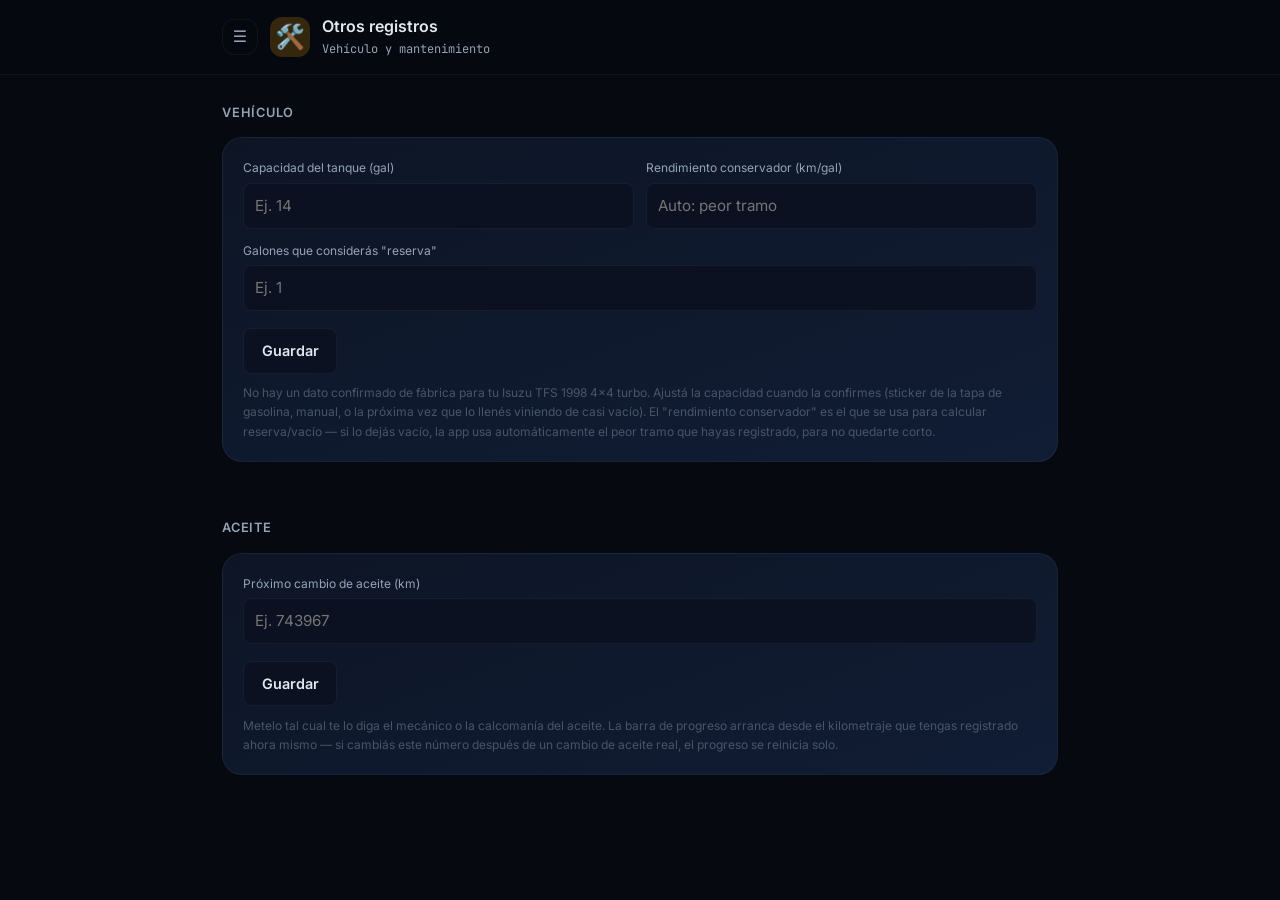
==== config.html @ 8e8679a9 "Initial commit: tracker de gasolina para Isuzu TFS App estática (HTML/CSS/JS, sin backend) para regi" ====
<!DOCTYPE html>
<html lang="es">
<head>
  <meta charset="UTF-8">
  <meta name="viewport" content="width=device-width, initial-scale=1.0, viewport-fit=cover">
  <title>Otros registros — Tracker de Gasolina</title>
  <meta name="description" content="Configuración del vehículo: capacidad de tanque, rendimiento conservador y recordatorio de aceite.">
  <meta name="theme-color" content="#06090f">
  <link rel="icon" href="data:image/svg+xml,%3Csvg xmlns='http://www.w3.org/2000/svg' viewBox='0 0 100 100'%3E%3Ctext y='.9em' font-size='90'%3E%E2%9B%BD%3C/text%3E%3C/svg%3E">

  <link rel="preconnect" href="https://fonts.googleapis.com">
  <link rel="preconnect" href="https://fonts.gstatic.com" crossorigin>
  <link rel="stylesheet" href="https://fonts.googleapis.com/css2?family=Inter:wght@300;400;500;600;700&family=JetBrains+Mono:wght@400;500;600;700&display=swap">

  <link rel="stylesheet" href="styles.css?v=2">
</head>
<body>

<nav class="nav" role="navigation" aria-label="Navegación principal">
  <div class="container nav-inner">
    <div class="nav-brand">
      <button class="icon-btn" id="btn-menu" title="Menú" aria-label="Abrir menú">☰</button>
      <div class="nav-logo" aria-hidden="true">🛠️</div>
      <div>
        <div class="nav-title">Otros registros</div>
        <div class="nav-sub monospace">Vehículo y mantenimiento</div>
      </div>
    </div>
  </div>
</nav>

<!-- Sidebar -->
<div class="sidebar-backdrop" id="sidebar-backdrop"></div>
<aside class="sidebar" id="sidebar">
  <div class="sidebar-header">
    <span>Menú</span>
    <button class="icon-btn" id="btn-close-sidebar" aria-label="Cerrar menú">✕</button>
  </div>
  <nav class="sidebar-nav">
    <a href="index.html" class="sidebar-link">⛽ Tanqueos</a>
    <a href="config.html" class="sidebar-link active">🛠️ Otros registros</a>
  </nav>
</aside>

<!-- Vehículo -->
<section aria-label="Configuración del vehículo">
  <div class="container">
    <div class="section-title">Vehículo</div>
    <div class="card">
      <div class="entry-form">
        <div class="field">
          <label for="in-capacidad-tanque">Capacidad del tanque (gal)</label>
          <input type="number" id="in-capacidad-tanque" step="0.1" inputmode="decimal" placeholder="Ej. 14">
        </div>
        <div class="field">
          <label for="in-rendimiento-conservador">Rendimiento conservador (km/gal)</label>
          <input type="number" id="in-rendimiento-conservador" step="0.1" inputmode="decimal" placeholder="Auto: peor tramo">
        </div>
        <div class="field full">
          <label for="in-reserva-galones">Galones que considerás "reserva"</label>
          <input type="number" id="in-reserva-galones" step="0.1" inputmode="decimal" placeholder="Ej. 1">
        </div>
        <div class="form-actions">
          <button class="btn secondary" id="btn-guardar-vehiculo">Guardar</button>
        </div>
      </div>
      <div class="kpi-sub" style="margin-top:0.6rem;">
        No hay un dato confirmado de fábrica para tu Isuzu TFS 1998 4x4 turbo. Ajustá la capacidad cuando la confirmes (sticker de la tapa de gasolina, manual, o la próxima vez que lo llenés viniendo de casi vacío). El "rendimiento conservador" es el que se usa para calcular reserva/vacío — si lo dejás vacío, la app usa automáticamente el peor tramo que hayas registrado, para no quedarte corto.
      </div>
    </div>
  </div>
</section>

<!-- Aceite -->
<section aria-label="Recordatorio de aceite">
  <div class="container">
    <div class="section-title">Aceite</div>
    <div class="card">
      <div class="entry-form">
        <div class="field full">
          <label for="in-aceite-proximo">Próximo cambio de aceite (km)</label>
          <input type="number" id="in-aceite-proximo" inputmode="numeric" placeholder="Ej. 743967">
        </div>
        <div class="form-actions">
          <button class="btn secondary" id="btn-guardar-aceite">Guardar</button>
        </div>
      </div>
      <div class="kpi-sub" style="margin-top:0.6rem;">
        Metelo tal cual te lo diga el mecánico o la calcomanía del aceite. La barra de progreso arranca desde el kilometraje que tengas registrado ahora mismo — si cambiás este número después de un cambio de aceite real, el progreso se reinicia solo.
      </div>
    </div>
  </div>
</section>

<div class="toast" id="toast"></div>

<script src="shared.js?v=2"></script>
<script src="config.js?v=1"></script>
</body>
</html>
---- styles.css ----
/* =============================================================
   1. Tokens (mismo sistema que finanzas-dashboard)
   ============================================================= */
:root {
  --bg:           #06090f;
  --bg-2:         #0b1120;
  --bg-card:      #0d1525;
  --bg-card-2:    #111d35;
  --border:       rgba(148, 163, 184, 0.08);
  --border-hover: rgba(148, 163, 184, 0.18);

  --text:         #e2e8f0;
  --text-muted:   #94a3b8;
  --text-dim:     #475569;

  --blue:         #3b82f6;
  --blue-light:   #60a5fa;
  --blue-glow:    rgba(59, 130, 246, 0.2);

  --green:        #10b981;
  --green-light:  #34d399;
  --green-glow:   rgba(16, 185, 129, 0.2);

  --red:          #ef4444;
  --red-light:    #f87171;
  --red-glow:     rgba(239, 68, 68, 0.2);

  --orange:       #f59e0b;
  --orange-light: #fcd34d;
  --orange-glow:  rgba(245, 158, 11, 0.2);

  --purple:       #8b5cf6;
  --purple-light: #a78bfa;
  --purple-glow:  rgba(139, 92, 246, 0.2);

  --sans: "Inter", -apple-system, BlinkMacSystemFont, "Segoe UI", system-ui, sans-serif;
  --mono: "JetBrains Mono", "Fira Code", "Cascadia Code", monospace;

  --ease-out:  cubic-bezier(0.16, 1, 0.3, 1);

  --radius:    12px;
  --radius-lg: 20px;
  --gutter:    clamp(1rem, 4vw, 2rem);
}

*, *::before, *::after { box-sizing: border-box; margin: 0; }

html {
  font-size: 16px;
  -webkit-text-size-adjust: 100%;
  scroll-behavior: smooth;
}

body {
  font-family: var(--sans);
  background: var(--bg);
  color: var(--text);
  line-height: 1.6;
  -webkit-font-smoothing: antialiased;
  min-height: 100vh;
  padding-bottom: 3rem;
}

img, svg { display: block; max-width: 100%; }
button { font: inherit; color: inherit; cursor: pointer; border: 0; background: none; }
input, select { font: inherit; color: inherit; }
a { color: inherit; text-decoration: none; }

.monospace { font-family: var(--mono); }
.positive { color: var(--green-light); }
.negative { color: var(--red-light); }
.warning  { color: var(--orange-light); }

.container {
  width: 100%;
  max-width: 900px;
  margin-inline: auto;
  padding-inline: var(--gutter);
}

/* =============================================================
   2. Nav
   ============================================================= */
.nav {
  position: sticky;
  top: 0;
  z-index: 100;
  background: rgba(6, 9, 15, 0.85);
  backdrop-filter: blur(20px) saturate(150%);
  -webkit-backdrop-filter: blur(20px) saturate(150%);
  border-bottom: 1px solid var(--border);
  padding: 0.9rem 0;
}

.nav-inner {
  display: flex;
  align-items: center;
  justify-content: space-between;
  gap: 1rem;
}

.nav-brand { display: flex; align-items: center; gap: 0.75rem; }
.nav-logo {
  font-size: 1.5rem;
  width: 2.5rem; height: 2.5rem;
  display: flex; align-items: center; justify-content: center;
  background: var(--orange-glow);
  border-radius: var(--radius);
}
.nav-title { font-weight: 600; font-size: 1rem; }
.nav-sub { font-size: 0.75rem; color: var(--text-muted); }

.nav-actions { display: flex; gap: 0.5rem; }
.icon-btn {
  width: 2.25rem; height: 2.25rem;
  display: flex; align-items: center; justify-content: center;
  border: 1px solid var(--border);
  border-radius: var(--radius);
  color: var(--text-muted);
  transition: border-color 0.2s var(--ease-out), color 0.2s var(--ease-out);
}
.icon-btn:hover { border-color: var(--border-hover); color: var(--text); }

/* =============================================================
   3. Section headings
   ============================================================= */
section { padding: 1.75rem 0; }
.section-title {
  font-size: 0.8rem;
  font-weight: 600;
  text-transform: uppercase;
  letter-spacing: 0.06em;
  color: var(--text-muted);
  margin-bottom: 0.9rem;
}

/* =============================================================
   4. KPI cards
   ============================================================= */
.kpis {
  display: grid;
  grid-template-columns: repeat(auto-fit, minmax(150px, 1fr));
  gap: 0.75rem;
}

.kpi-card {
  background: linear-gradient(160deg, var(--bg-card), var(--bg-card-2));
  border: 1px solid var(--border);
  border-radius: var(--radius-lg);
  padding: 1.1rem;
}
.kpi-label { font-size: 0.72rem; color: var(--text-muted); text-transform: uppercase; letter-spacing: 0.04em; }
.kpi-value { font-size: 1.5rem; font-weight: 700; font-family: var(--mono); margin-top: 0.35rem; }
.kpi-sub { font-size: 0.75rem; color: var(--text-dim); margin-top: 0.25rem; }

/* =============================================================
   5. Autonomy check widget
   ============================================================= */
.card {
  background: linear-gradient(160deg, var(--bg-card), var(--bg-card-2));
  border: 1px solid var(--border);
  border-radius: var(--radius-lg);
  padding: 1.25rem;
}

.autonomy-form {
  display: flex;
  gap: 0.6rem;
  align-items: flex-end;
  flex-wrap: wrap;
}

.field { display: flex; flex-direction: column; gap: 0.35rem; flex: 1 1 140px; }
.field label { font-size: 0.75rem; color: var(--text-muted); }
.field input, .field select {
  background: var(--bg-2);
  border: 1px solid var(--border);
  border-radius: 8px;
  padding: 0.6rem 0.7rem;
  font-size: 0.95rem;
  width: 100%;
}
.field input:focus, .field select:focus { outline: none; border-color: var(--blue); }

.btn {
  background: var(--blue);
  color: #fff;
  padding: 0.65rem 1.1rem;
  border-radius: 8px;
  font-weight: 600;
  font-size: 0.9rem;
  white-space: nowrap;
  transition: filter 0.2s var(--ease-out);
}
.btn:hover { filter: brightness(1.1); }
.btn.secondary { background: var(--bg-2); border: 1px solid var(--border); color: var(--text); }
.btn.danger { background: var(--red-glow); color: var(--red-light); }
.btn.ghost { background: transparent; border: 1px solid var(--border); color: var(--text-muted); }

.autonomy-result {
  margin-top: 1.1rem;
  display: none;
}
.autonomy-result.show { display: block; }

.range-bar {
  height: 14px;
  border-radius: 999px;
  background: var(--bg-2);
  overflow: hidden;
  margin: 0.6rem 0 0.5rem;
}
.range-bar-fill {
  height: 100%;
  border-radius: 999px;
  transition: width 0.5s var(--ease-out), background 0.3s;
}

.autonomy-numbers {
  display: flex;
  justify-content: space-between;
  font-size: 0.82rem;
  color: var(--text-muted);
}
.autonomy-numbers strong { color: var(--text); font-family: var(--mono); }

/* =============================================================
   6. Add entry form
   ============================================================= */
.entry-form {
  display: grid;
  grid-template-columns: repeat(2, 1fr);
  gap: 0.75rem;
}
.entry-form .field.full { grid-column: 1 / -1; }
.checkbox-field {
  display: flex; align-items: center; gap: 0.5rem;
  grid-column: 1 / -1;
}
.checkbox-field input { width: 1.1rem; height: 1.1rem; accent-color: var(--blue); }
.checkbox-field label { font-size: 0.85rem; color: var(--text); }

.form-actions {
  grid-column: 1 / -1;
  display: flex;
  gap: 0.6rem;
  margin-top: 0.3rem;
}

/* =============================================================
   7. Chart
   ============================================================= */
.chart-wrap { position: relative; height: 220px; }

/* =============================================================
   8. History table
   ============================================================= */
.table-wrap { overflow-x: auto; border-radius: var(--radius-lg); border: 1px solid var(--border); }
table { width: 100%; border-collapse: collapse; font-size: 0.85rem; min-width: 640px; }
thead th {
  text-align: left;
  font-size: 0.7rem;
  text-transform: uppercase;
  letter-spacing: 0.04em;
  color: var(--text-muted);
  padding: 0.7rem 0.85rem;
  background: var(--bg-card);
  border-bottom: 1px solid var(--border);
  position: sticky; top: 0;
}
tbody td {
  padding: 0.65rem 0.85rem;
  border-bottom: 1px solid var(--border);
  font-family: var(--mono);
  white-space: nowrap;
}
tbody tr:last-child td { border-bottom: none; }
tbody tr:hover { background: rgba(148,163,184,0.04); }
.pill {
  display: inline-block;
  padding: 0.15rem 0.5rem;
  border-radius: 999px;
  font-size: 0.68rem;
  font-family: var(--sans);
  font-weight: 600;
}
.pill.full { background: var(--green-glow); color: var(--green-light); }
.pill.partial { background: var(--orange-glow); color: var(--orange-light); }
.row-actions { display: flex; gap: 0.4rem; }
.row-actions button {
  width: 1.8rem; height: 1.8rem;
  display: flex; align-items: center; justify-content: center;
  border-radius: 6px;
  color: var(--text-muted);
}
.row-actions button:hover { background: var(--bg-2); color: var(--text); }

.empty-state {
  text-align: center;
  padding: 2.5rem 1rem;
  color: var(--text-muted);
}
.empty-state .big { font-size: 2rem; margin-bottom: 0.5rem; }

/* =============================================================
   9. Modal
   ============================================================= */
.modal-backdrop {
  position: fixed; inset: 0;
  background: rgba(0,0,0,0.6);
  backdrop-filter: blur(4px);
  display: none;
  align-items: center; justify-content: center;
  z-index: 200;
  padding: 1rem;
}
.modal-backdrop.show { display: flex; }
.modal {
  background: var(--bg-card-2);
  border: 1px solid var(--border-hover);
  border-radius: var(--radius-lg);
  padding: 1.5rem;
  width: 100%;
  max-width: 420px;
}
.modal h3 { margin-bottom: 1rem; font-size: 1.05rem; }
.modal .entry-form { margin-bottom: 1rem; }

/* =============================================================
   10. Sidebar
   ============================================================= */
.sidebar-backdrop {
  position: fixed; inset: 0;
  background: rgba(0,0,0,0.55);
  backdrop-filter: blur(2px);
  z-index: 150;
  opacity: 0;
  pointer-events: none;
  transition: opacity 0.25s var(--ease-out);
}
.sidebar-backdrop.show { opacity: 1; pointer-events: auto; }

.sidebar {
  position: fixed;
  top: 0; left: 0; bottom: 0;
  width: min(280px, 80vw);
  background: var(--bg-card-2);
  border-right: 1px solid var(--border-hover);
  z-index: 160;
  transform: translateX(-100%);
  transition: transform 0.25s var(--ease-out);
  display: flex;
  flex-direction: column;
  padding: 1rem;
}
.sidebar.show { transform: translateX(0); }

.sidebar-header {
  display: flex;
  align-items: center;
  justify-content: space-between;
  font-weight: 600;
  padding-bottom: 0.9rem;
  margin-bottom: 0.4rem;
  border-bottom: 1px solid var(--border);
}

.sidebar-nav { display: flex; flex-direction: column; gap: 0.25rem; }
.sidebar-link {
  padding: 0.65rem 0.75rem;
  border-radius: var(--radius);
  font-size: 0.9rem;
  color: var(--text-muted);
  transition: background 0.15s var(--ease-out), color 0.15s var(--ease-out);
}
.sidebar-link:hover { background: rgba(148,163,184,0.06); color: var(--text); }
.sidebar-link.active { background: var(--blue-glow); color: var(--blue-light); font-weight: 600; }

/* =============================================================
   11. Mini progress bar (dentro de KPI cards)
   ============================================================= */
.mini-bar {
  height: 6px;
  border-radius: 999px;
  background: var(--bg-2);
  overflow: hidden;
  margin: 0.5rem 0 0.35rem;
}
.mini-bar-fill {
  height: 100%;
  border-radius: 999px;
  width: 0%;
  transition: width 0.5s var(--ease-out), background 0.3s;
}

/* =============================================================
   12. Toast
   ============================================================= */
.toast {
  position: fixed;
  bottom: 1.25rem;
  left: 50%;
  transform: translateX(-50%) translateY(10px);
  background: var(--bg-card-2);
  border: 1px solid var(--border-hover);
  padding: 0.7rem 1.1rem;
  border-radius: 999px;
  font-size: 0.85rem;
  opacity: 0;
  pointer-events: none;
  transition: opacity 0.25s, transform 0.25s;
  z-index: 300;
}
.toast.show { opacity: 1; transform: translateX(-50%) translateY(0); }

@media (max-width: 480px) {
  .entry-form { grid-template-columns: 1fr; }
  .kpis { grid-template-columns: repeat(2, 1fr); }
}
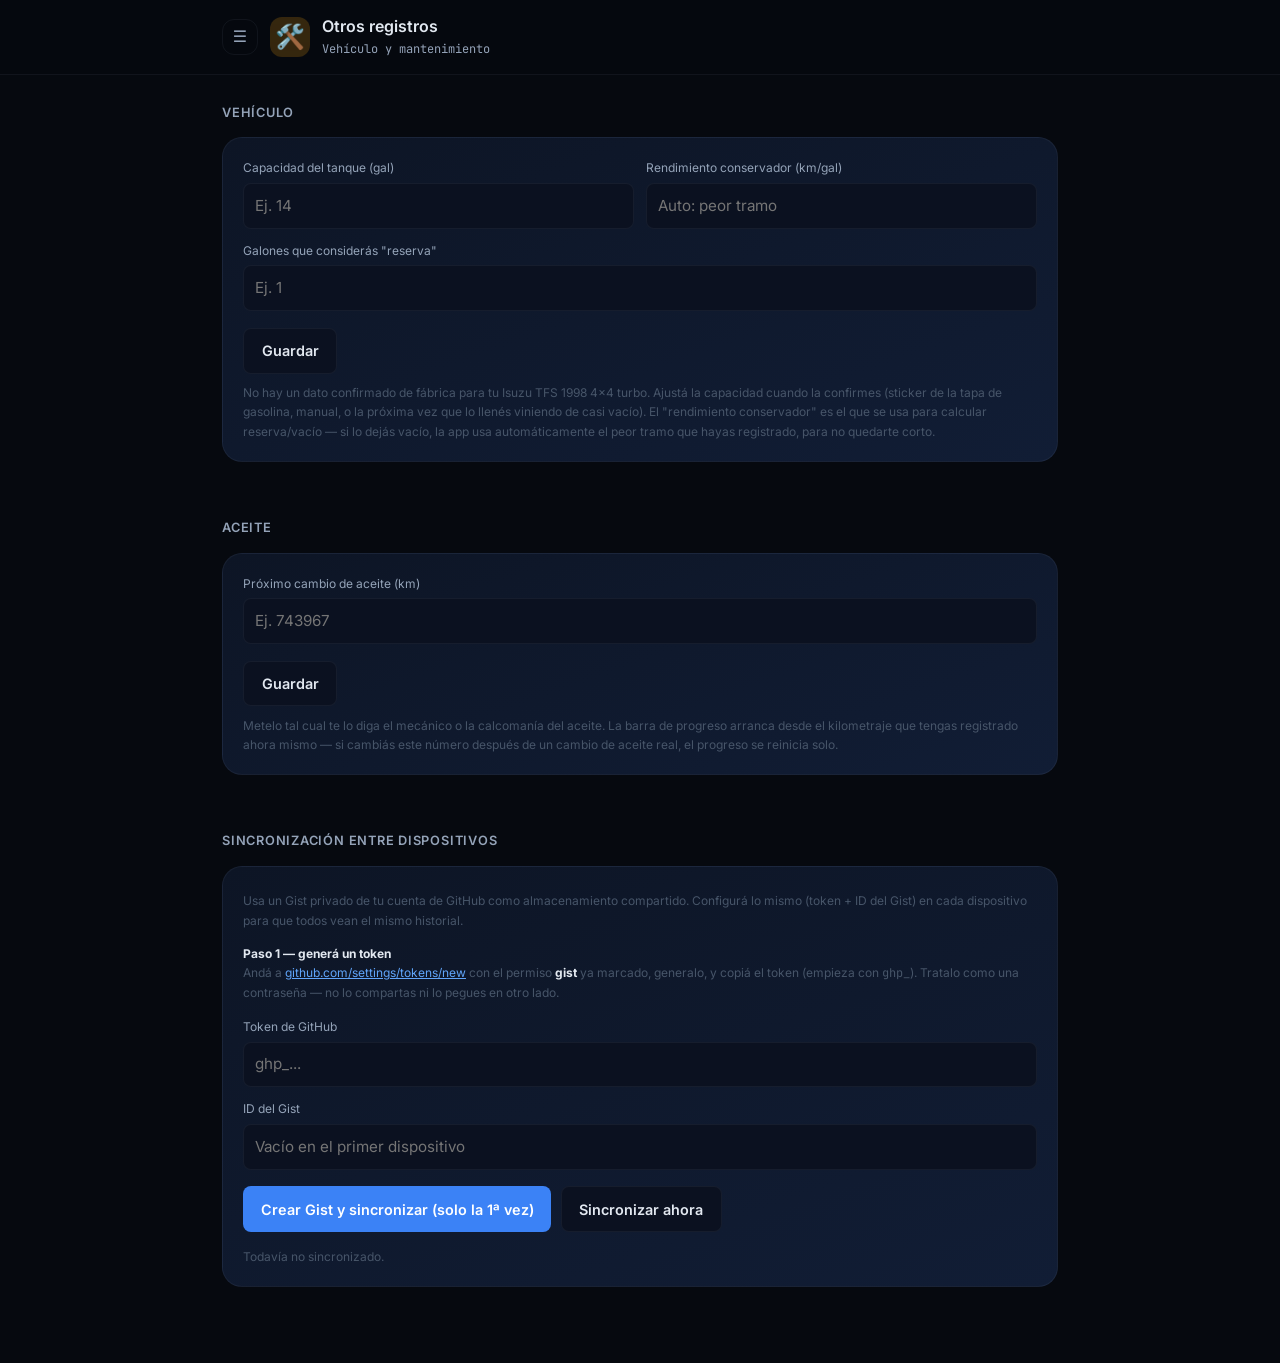
==== commit 106148ba: "Agrega sincronización entre dispositivos vía GitHub Gist Usa un Gist privado como almacenamiento com" ====
--- a/config.html
+++ b/config.html
@@ -92,9 +92,47 @@
   </div>
 </section>
 
+<!-- Sincronización -->
+<section aria-label="Sincronización entre dispositivos">
+  <div class="container">
+    <div class="section-title">Sincronización entre dispositivos</div>
+    <div class="card">
+      <div class="kpi-sub" style="margin-bottom:0.9rem;">
+        Usa un Gist privado de tu cuenta de GitHub como almacenamiento compartido. Configurá lo mismo (token + ID del Gist) en cada dispositivo para que todos vean el mismo historial.
+      </div>
+
+      <div class="kpi-sub" style="margin-bottom:0.9rem;">
+        <strong style="color:var(--text);">Paso 1 — generá un token</strong><br>
+        Andá a <a href="https://github.com/settings/tokens/new?scopes=gist&description=Tracker%20de%20Gasolina" target="_blank" rel="noopener" style="color:var(--blue-light); text-decoration:underline;">github.com/settings/tokens/new</a>
+        con el permiso <strong style="color:var(--text);">gist</strong> ya marcado, generalo, y copiá el token (empieza con <span class="monospace">ghp_</span>).
+        Tratalo como una contraseña — no lo compartas ni lo pegues en otro lado.
+      </div>
+
+      <div class="entry-form">
+        <div class="field full">
+          <label for="in-sync-token">Token de GitHub</label>
+          <input type="password" id="in-sync-token" placeholder="ghp_...">
+        </div>
+        <div class="field full">
+          <label for="in-sync-gist">ID del Gist</label>
+          <input type="text" id="in-sync-gist" placeholder="Vacío en el primer dispositivo">
+        </div>
+        <div class="form-actions">
+          <button class="btn" id="btn-sync-crear">Crear Gist y sincronizar (solo la 1ª vez)</button>
+          <button class="btn secondary" id="btn-sync-ahora">Sincronizar ahora</button>
+        </div>
+      </div>
+
+      <div class="kpi-sub" id="sync-gist-id-result" style="display:none; margin-top:0.9rem;"></div>
+      <div class="kpi-sub" id="sync-status" style="margin-top:0.9rem;">Todavía no sincronizado.</div>
+    </div>
+  </div>
+</section>
+
 <div class="toast" id="toast"></div>
 
 <script src="shared.js?v=2"></script>
+<script src="sync.js?v=1"></script>
 <script src="config.js?v=1"></script>
 </body>
 </html>
